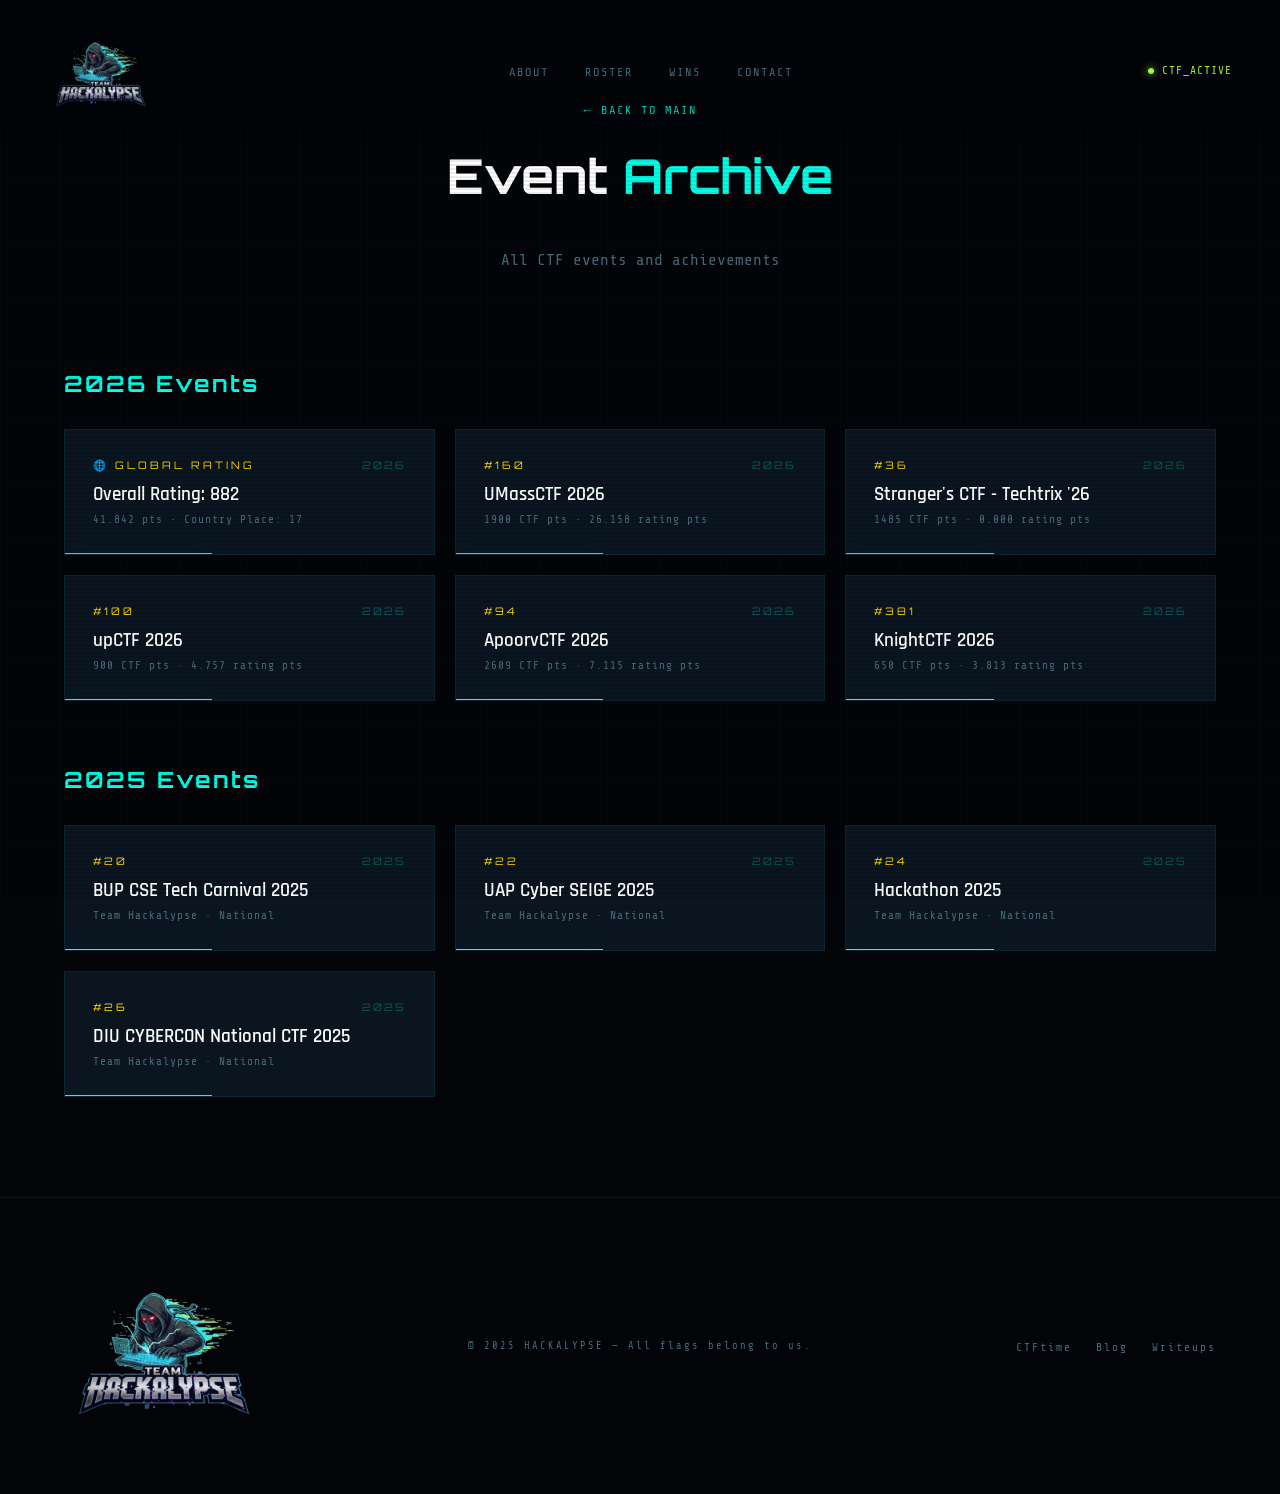
==== archive.html @ f809405f "Remove 2024 and 2023 events from archive" ====
<!DOCTYPE html>
<html lang="en">
<head>
<meta charset="UTF-8">
<meta name="viewport" content="width=device-width, initial-scale=1.0">
<title>HACKALYPSE — CTF Archive</title>
<link href="https://fonts.googleapis.com/css2?family=Orbitron:wght@400;700;900&family=Share+Tech+Mono&family=Rajdhani:wght@300;400;600&display=swap" rel="stylesheet">
<link rel="stylesheet" href="./assets/style.css">
<style>
  .archive-container {
    max-width: 1200px;
    margin: 0 auto;
  }
  
  .archive-back {
    display: inline-block;
    margin-bottom: 32px;
  }
  
  .archive-back a {
    color: var(--neon);
    text-decoration: none;
    font-size: 0.75rem;
    letter-spacing: 2px;
    text-transform: uppercase;
    transition: color 0.3s;
  }
  
  .archive-back a:hover {
    color: var(--acid);
  }
  
  .archive-back a::before {
    content: '← ';
  }
</style>
</head>
<body>

<canvas id="rain-canvas"></canvas>
<div class="grid-bg"></div>

<!-- NAV -->
<nav>
  <a href="./index.html" class="nav-logo"><img src="./assets/img/logo/logo.png" alt="HACKALYPSE logo" /></a>
  <ul class="nav-links">
    <li><a href="./index.html#about">About</a></li>
    <li><a href="./index.html#team">Roster</a></li>
    <li><a href="./index.html#achievements">Wins</a></li>
    <li><a href="./index.html#contact">Contact</a></li>
  </ul>
  <div class="nav-status">
    <div class="status-dot"></div>
    CTF_ACTIVE
  </div>
</nav>

<!-- ARCHIVE HERO -->
<section style="padding:100px 64px;text-align:center;position:relative;z-index:1;">
  <div class="archive-back">
    <a href="./index.html">Back to Main</a>
  </div>
  <h1 class="section-title">Event <span>Archive</span></h1>
  <p style="color:var(--muted);font-size:1rem;margin-top:16px;">All CTF events and achievements</p>
</section>

<!-- ARCHIVE ACHIEVEMENTS -->
<section style="padding:0 64px 100px;position:relative;z-index:1;">
  <div class="archive-container">
    <h2 style="color:var(--neon);font-family:'Orbitron',monospace;font-size:1.4rem;margin-bottom:32px;letter-spacing:2px;">2026 Events</h2>
    <div class="achieve-list">
      <div class="achieve-card">
        <div class="achieve-year">2026</div>
        <div class="achieve-rank">🌐 Global Rating</div>
        <div class="achieve-name">Overall Rating: 882</div>
        <div class="achieve-meta">41.842 pts · Country Place: 17</div>
      </div>
      <div class="achieve-card">
        <div class="achieve-year">2026</div>
        <div class="achieve-rank">#160</div>
        <div class="achieve-name">UMassCTF 2026</div>
        <div class="achieve-meta">1900 CTF pts · 26.158 rating pts</div>
      </div>
      <div class="achieve-card">
        <div class="achieve-year">2026</div>
        <div class="achieve-rank">#36</div>
        <div class="achieve-name">Stranger's CTF - Techtrix '26</div>
        <div class="achieve-meta">1485 CTF pts · 0.000 rating pts</div>
      </div>
      <div class="achieve-card">
        <div class="achieve-year">2026</div>
        <div class="achieve-rank">#100</div>
        <div class="achieve-name">upCTF 2026</div>
        <div class="achieve-meta">900 CTF pts · 4.757 rating pts</div>
      </div>
      <div class="achieve-card">
        <div class="achieve-year">2026</div>
        <div class="achieve-rank">#94</div>
        <div class="achieve-name">ApoorvCTF 2026</div>
        <div class="achieve-meta">2609 CTF pts · 7.115 rating pts</div>
      </div>
      <div class="achieve-card">
        <div class="achieve-year">2026</div>
        <div class="achieve-rank">#381</div>
        <div class="achieve-name">KnightCTF 2026</div>
        <div class="achieve-meta">650 CTF pts · 3.813 rating pts</div>
      </div>
    </div>

    <h2 style="color:var(--neon);font-family:'Orbitron',monospace;font-size:1.4rem;margin:64px 0 32px;letter-spacing:2px;">2025 Events</h2>
    <div class="achieve-list">
      <div class="achieve-card">
        <div class="achieve-year">2025</div>
        <div class="achieve-rank">#20</div>
        <div class="achieve-name">BUP CSE Tech Carnival 2025</div>
        <div class="achieve-meta">Team Hackalypse · National</div>
      </div>
      <div class="achieve-card">
        <div class="achieve-year">2025</div>
        <div class="achieve-rank">#22</div>
        <div class="achieve-name">UAP Cyber SEIGE 2025</div>
        <div class="achieve-meta">Team Hackalypse · National</div>
      </div>
      <div class="achieve-card">
        <div class="achieve-year">2025</div>
        <div class="achieve-rank">#24</div>
        <div class="achieve-name">Hackathon 2025</div>
        <div class="achieve-meta">Team Hackalypse · National</div>
      </div>
      <div class="achieve-card">
        <div class="achieve-year">2025</div>
        <div class="achieve-rank">#26</div>
        <div class="achieve-name">DIU CYBERCON National CTF 2025</div>
        <div class="achieve-meta">Team Hackalypse · National</div>
      </div>
    </div>
  </div>
</section>

<!-- FOOTER -->
<footer>
  <div class="footer-logo"><img src="./assets/img/logo/logo.png" alt="HACKALYPSE logo" /></div>
  <div class="footer-copy">© 2025 HACKALYPSE — All flags belong to us.</div>
  <ul class="footer-links">
    <li><a href="https://ctftime.org/team/407712" target="_blank">CTFtime</a></li>
    <li><a href="#">Blog</a></li>
    <li><a href="#">Writeups</a></li>
  </ul>
</footer>

<script src="./assets/script.js"></script>
</body>
</html>
---- assets/style.css ----
:root {
    --black: #020408;
    --deep: #060d14;
    --panel: #0a1520;
    --neon: #00ffe7;
    --acid: #a8ff3e;
    --blood: #ff2d55;
    --gold: #ffd700;
    --dim: #1a2a3a;
    --muted: #4a6a7a;
    --text: #b8d4e0;
    --glow: 0 0 20px rgba(0,255,231,0.4), 0 0 60px rgba(0,255,231,0.15);
    --glow-acid: 0 0 20px rgba(168,255,62,0.4), 0 0 60px rgba(168,255,62,0.1);
  }

  *, *::before, *::after { box-sizing: border-box; margin: 0; padding: 0; }

  html { scroll-behavior: smooth; }

  body {
    background: var(--black);
    color: var(--text);
    font-family: 'Share Tech Mono', monospace;
    overflow-x: hidden;
    cursor: crosshair;
  }

  /* ─── CANVAS RAIN ─── */
  #rain-canvas {
    position: fixed;
    top: 0; left: 0;
    width: 100%; height: 100%;
    z-index: 0;
    opacity: 0.12;
    pointer-events: none;
  }

  /* ─── SCANLINES OVERLAY ─── */
  body::after {
    content: '';
    position: fixed;
    inset: 0;
    background: repeating-linear-gradient(
      0deg,
      transparent,
      transparent 2px,
      rgba(0,0,0,0.08) 2px,
      rgba(0,0,0,0.08) 4px
    );
    pointer-events: none;
    z-index: 9999;
  }

  /* ─── NAV ─── */
  nav {
    position: fixed;
    top: 0; left: 0; right: 0;
    z-index: 1000;
    display: flex;
    align-items: center;
    justify-content: space-between;
    padding: 18px 48px;
    background: linear-gradient(180deg, rgba(2,4,8,0.96) 0%, transparent 100%);
    border-bottom: 0px solid rgba(0,255,231,0.08);
  }

  .nav-logo {
    font-family: 'Orbitron', monospace;
    font-weight: 900;
    font-size: 1.2rem;
    color: var(--neon);
    letter-spacing: 4px;
    text-shadow: var(--glow);
    text-decoration: none;
    display: flex;
    align-items: center;
    line-height: 0;
  }

  .nav-logo span { color: var(--blood); }

  .nav-logo img {
    width: auto;
    height: 105px;
    display: block;
    object-fit: contain;
  }

  .nav-links {
    display: flex;
    gap: 36px;
    list-style: none;
  }

  .nav-links a {
    color: var(--muted);
    text-decoration: none;
    font-size: 0.75rem;
    letter-spacing: 2px;
    text-transform: uppercase;
    transition: color 0.3s;
    position: relative;
  }

  .nav-links a::after {
    content: '';
    position: absolute;
    bottom: -4px; left: 0;
    width: 0; height: 1px;
    background: var(--neon);
    transition: width 0.3s;
    box-shadow: var(--glow);
  }

  .nav-links a:hover { color: var(--neon); }
  .nav-links a:hover::after { width: 100%; }

  .nav-status {
    display: flex;
    align-items: center;
    gap: 8px;
    font-size: 0.7rem;
    color: var(--acid);
    letter-spacing: 1px;
  }

  .status-dot {
    width: 6px; height: 6px;
    border-radius: 50%;
    background: var(--acid);
    box-shadow: 0 0 8px var(--acid);
    animation: pulse 1.5s infinite;
  }

  @keyframes pulse { 0%,100%{opacity:1;} 50%{opacity:0.3;} }

  /* ─── HERO ─── */
  #hero {
    position: relative;
    min-height: 100vh;
    display: flex;
    flex-direction: column;
    align-items: center;
    justify-content: center;
    text-align: center;
    z-index: 1;
    padding: 100px 24px 60px;
    overflow: hidden;
  }

  .hero-badge {
    font-size: 0.7rem;
    letter-spacing: 4px;
    color: var(--acid);
    text-transform: uppercase;
    margin-bottom: 24px;
    opacity: 0;
    animation: fadeUp 0.8s 0.3s forwards;
  }

  .hero-title {
    font-family: 'Orbitron', monospace;
    font-weight: 900;
    font-size: clamp(4rem, 12vw, 9rem);
    line-height: 0.9;
    color: var(--neon);
    text-shadow: var(--glow);
    position: relative;
    opacity: 0;
    animation: fadeUp 0.8s 0.5s forwards, glitch 8s 2s infinite;
    letter-spacing: -2px;
  }

  @keyframes glitch {
    0%,90%,100% { text-shadow: var(--glow); transform: none; }
    92% { text-shadow: -3px 0 var(--blood), 3px 0 var(--acid); transform: skewX(-1deg); }
    94% { text-shadow: 3px 0 var(--blood), -3px 0 var(--acid); transform: skewX(1deg); }
    96% { text-shadow: var(--glow); transform: none; }
    98% { text-shadow: -2px 0 var(--blood); transform: translateX(2px); }
  }

  .hero-subtitle {
    font-family: 'Rajdhani', sans-serif;
    font-size: clamp(1rem, 2.5vw, 1.4rem);
    font-weight: 300;
    color: var(--muted);
    letter-spacing: 6px;
    margin-top: 16px;
    text-transform: uppercase;
    opacity: 0;
    animation: fadeUp 0.8s 0.7s forwards;
  }

  .hero-subtitle em { color: var(--neon); font-style: normal; }

  .hero-divider {
    width: 200px; height: 1px;
    background: linear-gradient(90deg, transparent, var(--neon), transparent);
    margin: 40px auto;
    opacity: 0;
    animation: fadeUp 0.8s 0.9s forwards;
  }

  .hero-terminal {
    font-size: 0.85rem;
    color: var(--acid);
    background: rgba(0,0,0,0.4);
    border: 1px solid rgba(168,255,62,0.2);
    padding: 16px 32px;
    border-radius: 4px;
    letter-spacing: 1px;
    opacity: 0;
    animation: fadeUp 0.8s 1.1s forwards;
  }

  .hero-terminal .prompt { color: var(--blood); }
  .cursor { animation: blink 1s step-end infinite; }
  @keyframes blink { 50%{opacity:0;} }

  .hero-cta {
    display: flex;
    gap: 16px;
    margin-top: 40px;
    opacity: 0;
    animation: fadeUp 0.8s 1.3s forwards;
  }

  .btn-primary {
    font-family: 'Orbitron', monospace;
    font-size: 0.75rem;
    letter-spacing: 3px;
    text-transform: uppercase;
    color: var(--black);
    background: var(--neon);
    border: none;
    padding: 14px 32px;
    cursor: pointer;
    clip-path: polygon(8px 0%, 100% 0%, calc(100% - 8px) 100%, 0% 100%);
    transition: all 0.2s;
    text-decoration: none;
    box-shadow: var(--glow);
  }

  .btn-primary:hover {
    background: var(--acid);
    transform: translateY(-2px);
  }

  .btn-ghost {
    font-family: 'Orbitron', monospace;
    font-size: 0.75rem;
    letter-spacing: 3px;
    text-transform: uppercase;
    color: var(--neon);
    background: transparent;
    border: 1px solid rgba(0,255,231,0.4);
    padding: 14px 32px;
    cursor: pointer;
    clip-path: polygon(8px 0%, 100% 0%, calc(100% - 8px) 100%, 0% 100%);
    transition: all 0.2s;
    text-decoration: none;
  }

  .btn-ghost:hover {
    border-color: var(--neon);
    background: rgba(0,255,231,0.07);
    transform: translateY(-2px);
  }

  .scroll-hint {
    position: absolute;
    bottom: 32px;
    left: 50%;
    transform: translateX(-50%);
    display: flex;
    flex-direction: column;
    align-items: center;
    gap: 8px;
    font-size: 0.65rem;
    color: var(--muted);
    letter-spacing: 3px;
    text-transform: uppercase;
    animation: fadeUp 1s 2s forwards;
    opacity: 0;
  }

  .scroll-line {
    width: 1px; height: 40px;
    background: linear-gradient(180deg, var(--neon), transparent);
    animation: scrollDown 1.8s infinite;
  }

  @keyframes scrollDown {
    0%{transform:scaleY(0);transform-origin:top;}
    50%{transform:scaleY(1);transform-origin:top;}
    51%{transform:scaleY(1);transform-origin:bottom;}
    100%{transform:scaleY(0);transform-origin:bottom;}
  }

  @keyframes fadeUp {
    from { opacity:0; transform:translateY(30px); }
    to   { opacity:1; transform:translateY(0); }
  }

  /* ─── STATS STRIP ─── */
  .stats-strip {
    position: relative;
    z-index: 1;
    border-top: 1px solid rgba(0,255,231,0.1);
    border-bottom: 1px solid rgba(0,255,231,0.1);
    background: rgba(0,255,231,0.03);
    display: grid;
    grid-template-columns: repeat(4, 1fr);
    padding: 40px 64px;
  }

  .stat-item {
    text-align: center;
    border-right: 1px solid rgba(0,255,231,0.08);
    padding: 0 24px;
  }
  .stat-item:last-child { border-right: none; }

  .stat-number {
    font-family: 'Orbitron', monospace;
    font-size: 2.8rem;
    font-weight: 900;
    color: var(--neon);
    text-shadow: var(--glow);
    line-height: 1;
  }

  .stat-label {
    font-size: 0.65rem;
    letter-spacing: 3px;
    color: var(--muted);
    text-transform: uppercase;
    margin-top: 8px;
  }

  /* ─── SECTIONS ─── */
  section {
    position: relative;
    z-index: 1;
    padding: 100px 64px;
    max-width: 1400px;
    margin: 0 auto;
  }

  .section-tag {
    font-size: 0.65rem;
    letter-spacing: 5px;
    color: var(--blood);
    text-transform: uppercase;
    margin-bottom: 12px;
    display: flex;
    align-items: center;
    gap: 12px;
  }

  .section-tag::before {
    content: '#~';
    opacity: 0.5;
  }

  .section-title {
    font-family: 'Orbitron', monospace;
    font-size: clamp(1.8rem, 4vw, 3rem);
    font-weight: 700;
    color: #fff;
    line-height: 1.1;
    margin-bottom: 48px;
  }

  .section-title span { color: var(--neon); }

  /* ─── TEAM GRID ─── */
  .team-grid {
    display: grid;
    grid-template-columns: repeat(auto-fill, minmax(240px, 1fr));
    gap: 24px;
  }

  .member-card {
    background: var(--panel);
    border: 1px solid rgba(0,255,231,0.1);
    padding: 0;
    overflow: hidden;
    position: relative;
    transition: all 0.35s cubic-bezier(0.16,1,0.3,1);
    cursor: pointer;
  }

  .member-card::before {
    content: '';
    position: absolute;
    top: 0; left: 0; right: 0;
    height: 2px;
    background: linear-gradient(90deg, var(--blood), var(--neon));
    transform: scaleX(0);
    transform-origin: left;
    transition: transform 0.4s;
  }

  .member-card:hover {
    border-color: rgba(0,255,231,0.4);
    transform: translateY(-8px);
    box-shadow: 0 20px 60px rgba(0,0,0,0.6), 0 0 30px rgba(0,255,231,0.1);
  }

  .member-card:hover::before { transform: scaleX(1); }

  .member-avatar {
    width: 100%;
    aspect-ratio: 1;
    display: block;
    background: var(--dim);
    position: relative;
    overflow: hidden;
  }

  .member-avatar svg {
    width: 100%;
    height: 100%;
  }

  .member-avatar img {
    width: 100%;
    height: 100%;
    display: block;
    object-fit: cover;
  }

  .member-info {
    padding: 20px;
  }

  .member-handle {
    font-family: 'Orbitron', monospace;
    font-size: 0.95rem;
    font-weight: 700;
    color: var(--neon);
    text-shadow: 0 0 10px rgba(0,255,231,0.3);
    margin-bottom: 4px;
  }

  .member-role {
    font-size: 0.65rem;
    letter-spacing: 2px;
    color: var(--blood);
    text-transform: uppercase;
    margin-bottom: 10px;
  }

  .member-status {
    display: inline-flex;
    align-items: center;
    gap: 8px;
    font-size: 0.58rem;
    letter-spacing: 1.8px;
    text-transform: uppercase;
    border: 1px solid rgba(184,212,224,0.25);
    color: #eaf6ff;
    padding: 4px 9px;
    background: rgba(2,4,8,0.72);
    backdrop-filter: blur(6px);
    -webkit-backdrop-filter: blur(6px);
    text-shadow: 0 1px 4px rgba(0,0,0,0.75);
    box-shadow: 0 6px 14px rgba(0,0,0,0.4);
    clip-path: polygon(4px 0%, 100% 0%, calc(100% - 4px) 100%, 0% 100%);
    position: absolute;
    top: 10px;
    right: 10px;
    z-index: 2;
  }

  .member-status .dot {
    width: 6px;
    height: 6px;
    border-radius: 50%;
    display: inline-block;
  }

  .member-status.online {
    border-color: rgba(168,255,62,0.4);
    color: var(--acid);
    background: linear-gradient(180deg, rgba(2,4,8,0.82), rgba(17,34,16,0.84));
  }

  .member-status.online .dot {
    background: var(--acid);
    box-shadow: 0 0 10px rgba(168,255,62,0.9);
  }

  .member-status.offline {
    border-color: rgba(255,45,85,0.45);
    color: var(--blood);
    background: linear-gradient(180deg, rgba(2,4,8,0.82), rgba(40,12,18,0.84));
  }

  .member-status.offline .dot {
    background: var(--blood);
    box-shadow: 0 0 10px rgba(255,45,85,0.7);
  }

  .member-bio {
    font-size: 0.78rem;
    color: var(--muted);
    line-height: 1.6;
    margin-bottom: 16px;
  }

  .member-tags {
    display: flex;
    flex-wrap: wrap;
    gap: 6px;
  }

  .tag {
    font-size: 0.6rem;
    letter-spacing: 1.5px;
    padding: 4px 10px;
    border: 1px solid rgba(168,255,62,0.3);
    color: var(--acid);
    text-transform: uppercase;
    clip-path: polygon(4px 0%, 100% 0%, calc(100% - 4px) 100%, 0% 100%);
  }

  /* ─── ABOUT SPLIT ─── */
  .about-grid {
    display: grid;
    grid-template-columns: 1fr 1fr;
    gap: 80px;
    align-items: center;
  }

  .about-text p {
    color: var(--muted);
    line-height: 1.9;
    font-size: 0.9rem;
    margin-bottom: 20px;
  }

  .about-text strong { color: var(--text); }

  .about-visual {
    position: relative;
    display: flex;
    align-items: center;
    justify-content: center;
  }

  .hex-ring {
    width: 320px; height: 320px;
    position: relative;
  }

  .hex-ring svg {
    width: 100%; height: 100%;
    animation: rotateSlow 30s linear infinite;
  }

  @keyframes rotateSlow { to{transform:rotate(360deg);} }

  .hex-inner {
    position: absolute;
    inset: 60px;
    border: 1px solid rgba(0,255,231,0.2);
    border-radius: 50%;
    display: flex;
    align-items: center;
    justify-content: center;
    flex-direction: column;
    animation: rotateSlow 30s linear infinite reverse;
  }

  .hex-inner-text {
    font-family: 'Orbitron', monospace;
    font-size: 1.8rem;
    font-weight: 900;
    color: var(--neon);
    text-shadow: var(--glow);
    text-align: center;
  }

  .hex-inner-sub {
    font-size: 0.6rem;
    letter-spacing: 4px;
    color: var(--muted);
    text-transform: uppercase;
    margin-top: 4px;
  }

  /* ─── ACHIEVEMENTS ─── */
  .achieve-list {
    display: grid;
    grid-template-columns: repeat(auto-fill, minmax(320px, 1fr));
    gap: 20px;
  }

  .achieve-card {
    background: var(--panel);
    border: 1px solid rgba(0,255,231,0.08);
    padding: 28px;
    position: relative;
    overflow: hidden;
    transition: all 0.3s;
  }

  .achieve-card::after {
    content: '';
    position: absolute;
    bottom: 0; left: 0;
    width: 40%; height: 1px;
    background: var(--neon);
    box-shadow: var(--glow);
    transition: width 0.4s;
  }

  .achieve-card:hover { border-color: rgba(0,255,231,0.25); }
  .achieve-card:hover::after { width: 100%; }

  .achieve-rank {
    font-family: 'Orbitron', monospace;
    font-size: 0.65rem;
    letter-spacing: 3px;
    color: var(--gold);
    text-transform: uppercase;
    margin-bottom: 10px;
  }

  .achieve-name {
    font-family: 'Rajdhani', sans-serif;
    font-size: 1.2rem;
    font-weight: 600;
    color: #fff;
    margin-bottom: 6px;
  }

  .achieve-meta {
    font-size: 0.7rem;
    color: var(--muted);
    letter-spacing: 1px;
  }

  .achieve-year {
    position: absolute;
    top: 28px; right: 28px;
    font-family: 'Orbitron', monospace;
    font-size: 0.65rem;
    color: rgba(0,255,231,0.3);
    letter-spacing: 2px;
  }

  /* ─── FOOTER ─── */
  footer {
    position: relative;
    z-index: 1;
    border-top: 1px solid rgba(0,255,231,0.08);
    padding: 48px 64px;
    display: flex;
    align-items: center;
    justify-content: space-between;
  }

  .footer-logo {
    font-family: 'Orbitron', monospace;
    font-weight: 900;
    font-size: 1.5rem;
    color: var(--neon);
    text-shadow: var(--glow);
    display: flex;
    align-items: center;
    line-height: 0;
  }

  .footer-logo span { color: var(--blood); }

  .footer-logo img {
    width: auto;
    height: 200px;
    display: block;
    object-fit: contain;
  }

  .footer-copy {
    font-size: 0.65rem;
    color: var(--muted);
    letter-spacing: 2px;
  }

  .footer-links {
    display: flex;
    gap: 24px;
    list-style: none;
  }

  .footer-links a {
    color: var(--muted);
    text-decoration: none;
    font-size: 0.7rem;
    letter-spacing: 2px;
    transition: color 0.3s;
  }
  .footer-links a:hover { color: var(--neon); }

  /* ─── GRID BG ─── */
  .grid-bg {
    position: fixed;
    inset: 0;
    z-index: 0;
    background-image:
      linear-gradient(rgba(0,255,231,0.025) 1px, transparent 1px),
      linear-gradient(90deg, rgba(0,255,231,0.025) 1px, transparent 1px);
    background-size: 60px 60px;
    pointer-events: none;
  }

  /* ─── RESPONSIVE ─── */
  @media (max-width: 768px) {
    nav { padding: 16px 24px; }
    .nav-links { display: none; }
    .stats-strip { grid-template-columns: repeat(2,1fr); padding: 32px 24px; gap: 24px 0; }
    .stat-item:nth-child(2) { border-right: none; }
    section { padding: 64px 24px; }
    .about-grid { grid-template-columns: 1fr; gap: 40px; }
    .about-visual { display: none; }
    footer { flex-direction: column; gap: 24px; text-align: center; }
  }
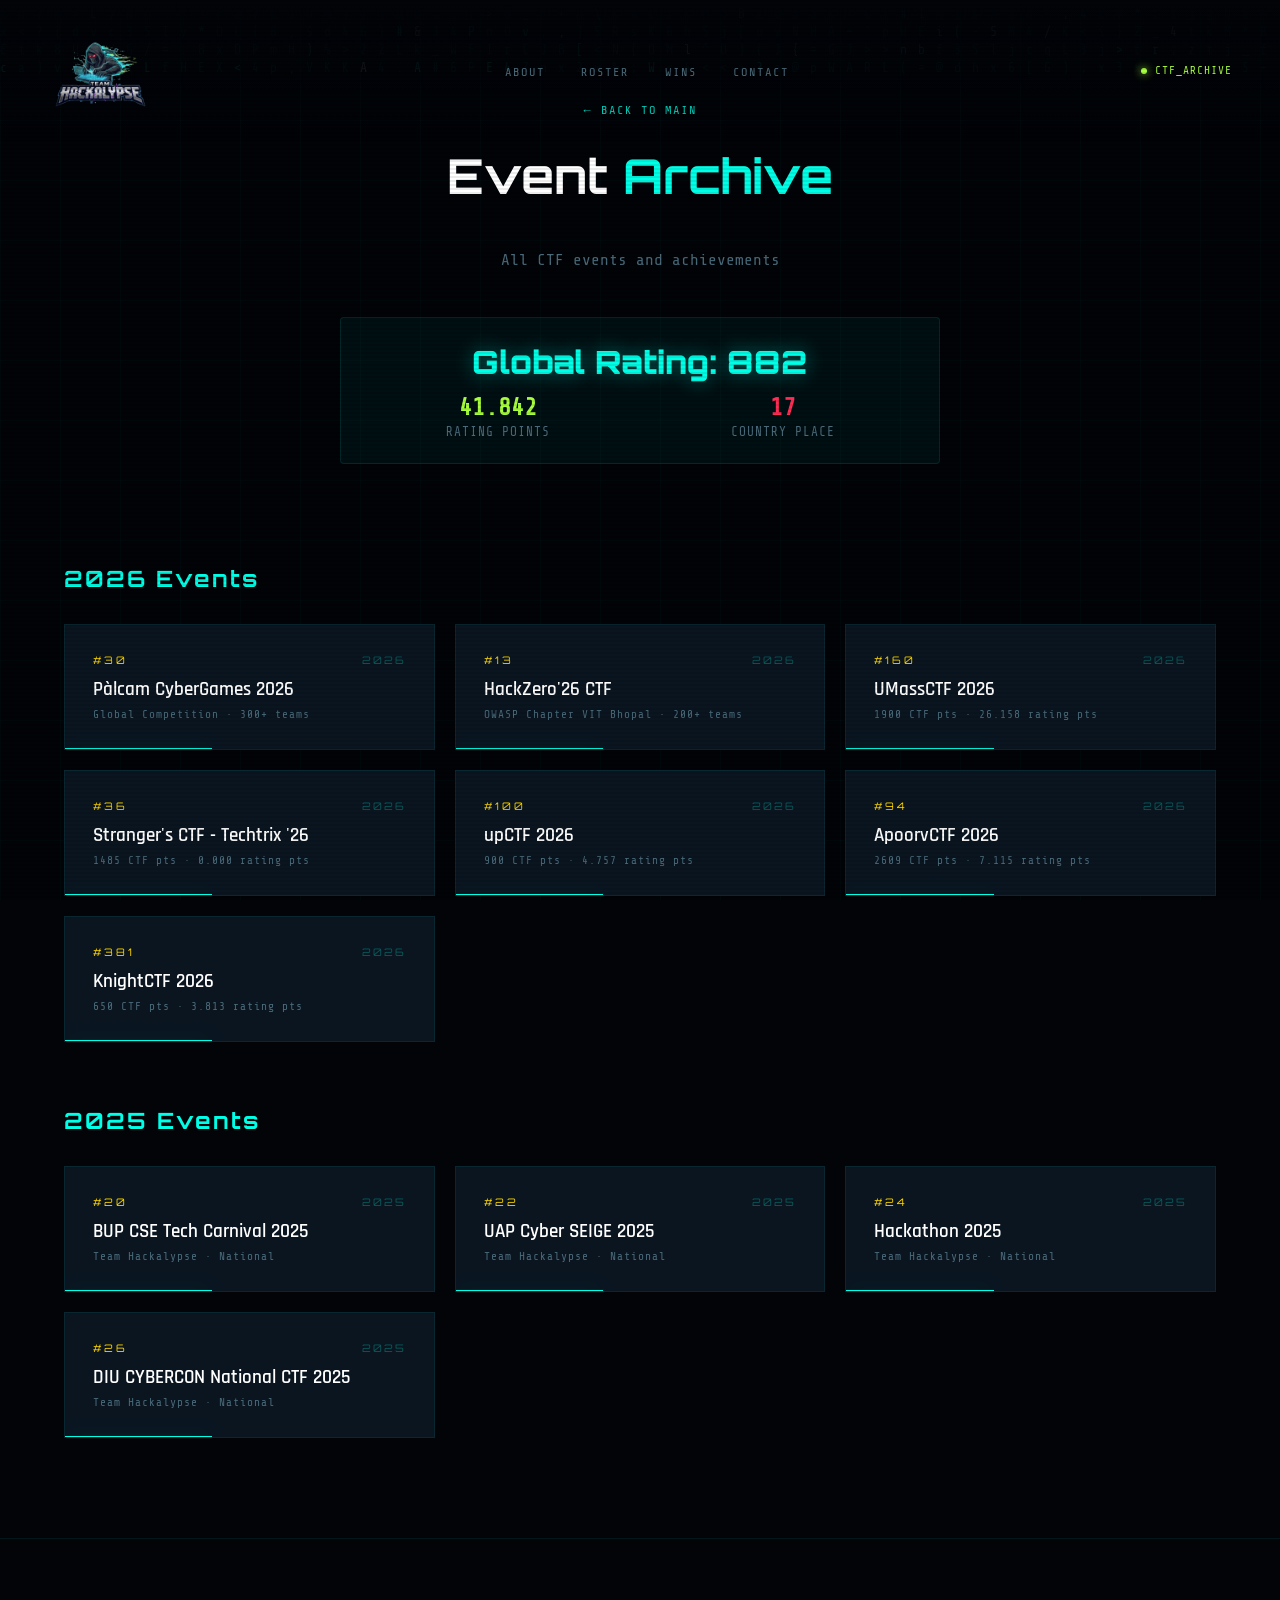
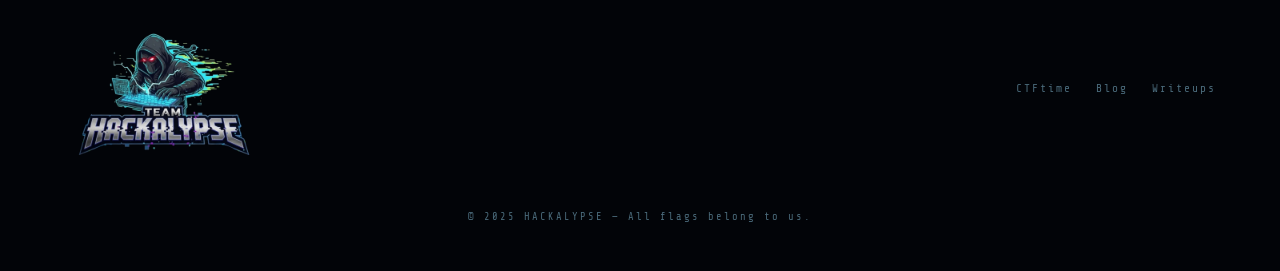
==== commit 46948704: "Add social media links (LinkedIn, X, GitHub) to team members" ====
--- a/archive.html
+++ b/archive.html
@@ -51,7 +51,7 @@
   </ul>
   <div class="nav-status">
     <div class="status-dot"></div>
-    CTF_ACTIVE
+    CTF_ARCHIVE
   </div>
 </nav>
 
@@ -62,6 +62,20 @@
   </div>
   <h1 class="section-title">Event <span>Archive</span></h1>
   <p style="color:var(--muted);font-size:1rem;margin-top:16px;">All CTF events and achievements</p>
+  <!-- global ranking  -->
+  <div style="margin-top:48px;padding:24px;background:rgba(0,255,231,0.05);border:1px solid rgba(0,255,231,0.1);border-radius:4px;max-width:600px;margin-left:auto;margin-right:auto;">
+    <div style="text-align:center;color:var(--neon);font-family:'Orbitron',monospace;font-size:2rem;font-weight:900;text-shadow:0 0 20px rgba(0,255,231,0.4);margin-bottom:12px;">Global Rating: 882</div>
+    <div style="display:grid;grid-template-columns:1fr 1fr;gap:20px;text-align:center;">
+      <div>
+        <div style="color:var(--acid);font-size:1.5rem;font-weight:700;">41.842</div>
+        <div style="color:var(--muted);font-size:0.8rem;letter-spacing:1px;text-transform:uppercase;margin-top:4px;">Rating Points</div>
+      </div>
+      <div>
+        <div style="color:var(--blood);font-size:1.5rem;font-weight:700;">17</div>
+        <div style="color:var(--muted);font-size:0.8rem;letter-spacing:1px;text-transform:uppercase;margin-top:4px;">Country Place</div>
+      </div>
+    </div>
+  </div>
 </section>
 
 <!-- ARCHIVE ACHIEVEMENTS -->
@@ -69,37 +83,43 @@
   <div class="archive-container">
     <h2 style="color:var(--neon);font-family:'Orbitron',monospace;font-size:1.4rem;margin-bottom:32px;letter-spacing:2px;">2026 Events</h2>
     <div class="achieve-list">
-      <div class="achieve-card">
+    <div class="achieve-card">
         <div class="achieve-year">2026</div>
-        <div class="achieve-rank">🌐 Global Rating</div>
-        <div class="achieve-name">Overall Rating: 882</div>
-        <div class="achieve-meta">41.842 pts · Country Place: 17</div>
+        <div class="achieve-rank">#30</div>
+        <div class="achieve-name">Pàlcam CyberGames 2026</div>
+        <div class="achieve-meta">Global Competition · 300+ teams</div>
       </div>
-      <div class="achieve-card">
+    <div class="achieve-card">
+        <div class="achieve-year">2026</div>
+        <div class="achieve-rank">#13</div>
+        <div class="achieve-name">HackZero'26 CTF</div>
+        <div class="achieve-meta">OWASP Chapter VIT Bhopal · 200+ teams</div>
+      </div>
+    <div class="achieve-card">
         <div class="achieve-year">2026</div>
         <div class="achieve-rank">#160</div>
         <div class="achieve-name">UMassCTF 2026</div>
         <div class="achieve-meta">1900 CTF pts · 26.158 rating pts</div>
       </div>
-      <div class="achieve-card">
+    <div class="achieve-card">
         <div class="achieve-year">2026</div>
         <div class="achieve-rank">#36</div>
         <div class="achieve-name">Stranger's CTF - Techtrix '26</div>
         <div class="achieve-meta">1485 CTF pts · 0.000 rating pts</div>
       </div>
-      <div class="achieve-card">
+    <div class="achieve-card">
         <div class="achieve-year">2026</div>
         <div class="achieve-rank">#100</div>
         <div class="achieve-name">upCTF 2026</div>
         <div class="achieve-meta">900 CTF pts · 4.757 rating pts</div>
       </div>
-      <div class="achieve-card">
+    <div class="achieve-card">
         <div class="achieve-year">2026</div>
         <div class="achieve-rank">#94</div>
         <div class="achieve-name">ApoorvCTF 2026</div>
         <div class="achieve-meta">2609 CTF pts · 7.115 rating pts</div>
       </div>
-      <div class="achieve-card">
+    <div class="achieve-card">
         <div class="achieve-year">2026</div>
         <div class="achieve-rank">#381</div>
         <div class="achieve-name">KnightCTF 2026</div>
--- a/assets/style.css
+++ b/assets/style.css
@@ -514,6 +514,7 @@
     display: flex;
     flex-wrap: wrap;
     gap: 6px;
+    margin-bottom: 12px;
   }
 
   .tag {
@@ -524,6 +525,47 @@
     color: var(--acid);
     text-transform: uppercase;
     clip-path: polygon(4px 0%, 100% 0%, calc(100% - 4px) 100%, 0% 100%);
+  }
+
+  .member-social {
+    display: flex;
+    gap: 10px;
+    border-top: 1px solid rgba(0,255,231,0.1);
+    padding-top: 12px;
+    margin-top: 12px;
+  }
+
+  .social-icon {
+    width: 24px;
+    height: 24px;
+    display: flex;
+    align-items: center;
+    justify-content: center;
+    color: var(--muted);
+    transition: all 0.3s ease;
+    opacity: 0.7;
+  }
+
+  .social-icon svg {
+    width: 100%;
+    height: 100%;
+  }
+
+  .social-icon:hover {
+    opacity: 1;
+    transform: scale(1.15);
+  }
+
+  .social-icon.linkedin:hover {
+    color: #0077B5;
+  }
+
+  .social-icon.x:hover {
+    color: #ffffff;
+  }
+
+  .social-icon.github:hover {
+    color: var(--neon);
   }
 
   /* ─── ABOUT SPLIT ─── */
@@ -661,6 +703,8 @@
     display: flex;
     align-items: center;
     justify-content: space-between;
+    flex-wrap: wrap;
+    row-gap: 20px;
   }
 
   .footer-logo {
@@ -672,6 +716,7 @@
     display: flex;
     align-items: center;
     line-height: 0;
+    order: 1;
   }
 
   .footer-logo span { color: var(--blood); }
@@ -687,12 +732,17 @@
     font-size: 0.65rem;
     color: var(--muted);
     letter-spacing: 2px;
+    order: 3;
+    flex: 0 0 100%;
+    text-align: center;
+    margin-top: 4px;
   }
 
   .footer-links {
     display: flex;
     gap: 24px;
     list-style: none;
+    order: 2;
   }
 
   .footer-links a {
@@ -726,4 +776,7 @@
     .about-grid { grid-template-columns: 1fr; gap: 40px; }
     .about-visual { display: none; }
     footer { flex-direction: column; gap: 24px; text-align: center; }
+    .footer-logo { order: 1; }
+    .footer-links { order: 2; }
+    .footer-copy { order: 3; margin-top: 0; }
   }
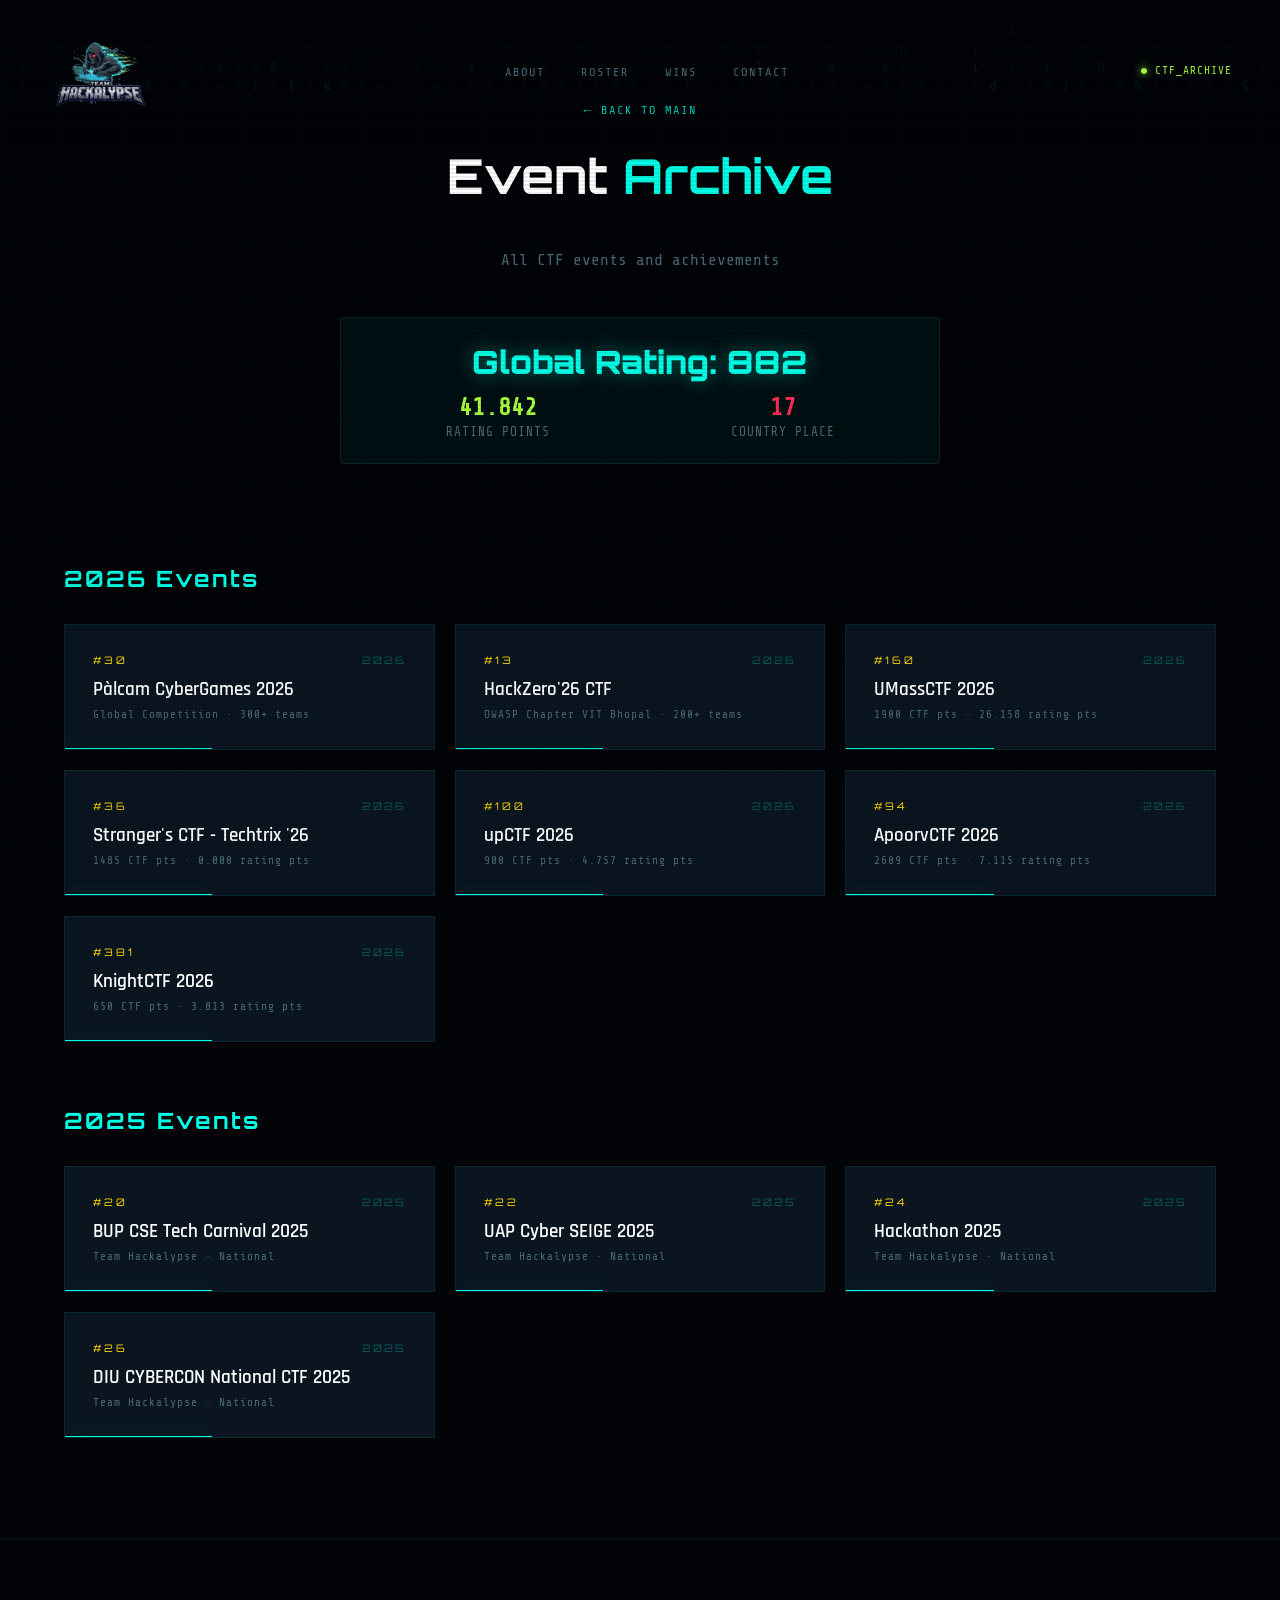
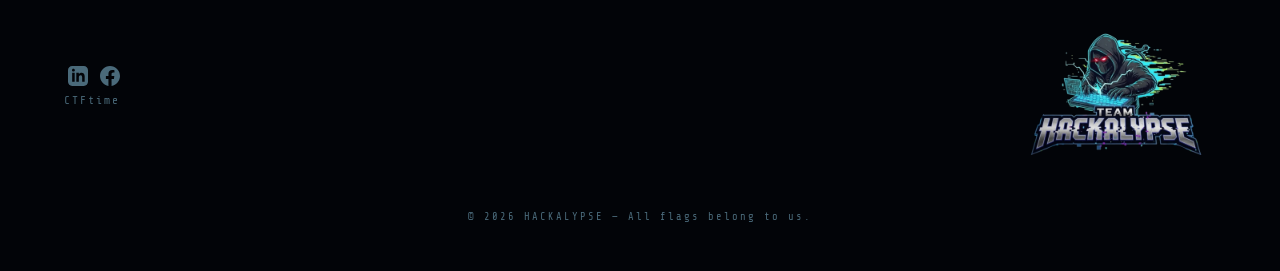
==== commit 7de99b57: "Enhance footer with social media links and update copyright year Co-authored-by: Copilot <copilot@gi" ====
--- a/archive.html
+++ b/archive.html
@@ -159,15 +159,22 @@
 
 <!-- FOOTER -->
 <footer>
-  <div class="footer-logo"><img src="./assets/img/logo/logo.png" alt="HACKALYPSE logo" /></div>
-  <div class="footer-copy">© 2025 HACKALYPSE — All flags belong to us.</div>
-  <ul class="footer-links">
-    <li><a href="https://ctftime.org/team/407712" target="_blank">CTFtime</a></li>
-    <li><a href="#">Blog</a></li>
-    <li><a href="#">Writeups</a></li>
-  </ul>
+    <div class="footer-links-container">
+        <div class="footer-social">
+            <a href="https://www.linkedin.com/company/hackalypse/" target="_blank" class="social-link linkedin" title="LinkedIn">
+                <svg viewBox="0 0 24 24" fill="currentColor"><path d="M19 0h-14c-2.761 0-5 2.239-5 5v14c0 2.761 2.239 5 5 5h14c2.762 0 5-2.239 5-5v-14c0-2.761-2.238-5-5-5zm-11 19h-3v-11h3v11zm-1.5-12.268c-.966 0-1.75-.79-1.75-1.764s.784-1.764 1.75-1.764 1.75.79 1.75 1.764-.783 1.764-1.75 1.764zm13.5 12.268h-3v-5.604c0-3.368-4-3.113-4 0v5.604h-3v-11h3v1.765c1.396-2.586 7-2.777 7 2.476v6.759z"/></svg>
+            </a>
+            <a href="https://www.facebook.com/hackalypse/" target="_blank" class="social-link facebook" title="Facebook">
+                <svg viewBox="0 0 24 24" fill="currentColor"><path d="M24 12.073c0-6.627-5.373-12-12-12s-12 5.373-12 12c0 5.99 4.388 10.954 10.125 11.854v-8.385H7.078v-3.47h3.047V9.43c0-3.007 1.792-4.669 4.533-4.669 1.312 0 2.686.235 2.686.235v2.953H15.83c-1.491 0-1.956.925-1.956 1.874v2.25h3.328l-.532 3.47h-2.796v8.385C19.612 23.027 24 18.062 24 12.073z"/></svg>
+            </a>
+        </div>
+    <ul class="footer-links">
+      <li><a href="https://ctftime.org/team/407712" target="_blank">CTFtime</a></li>
+    </ul>
+    </div>
+    <div class="footer-logo"><img src="./assets/img/logo/logo.png" alt="HACKALYPSE logo" /></div>
+    <div class="footer-copy">© 2026 HACKALYPSE — All flags belong to us.</div>
 </footer>
-
 <script src="./assets/script.js"></script>
 </body>
 </html>
--- a/assets/style.css
+++ b/assets/style.css
@@ -514,7 +514,7 @@
     display: flex;
     flex-wrap: wrap;
     gap: 6px;
-    margin-bottom: 12px;
+    flex: 1;
   }
 
   .tag {
@@ -527,17 +527,22 @@
     clip-path: polygon(4px 0%, 100% 0%, calc(100% - 4px) 100%, 0% 100%);
   }
 
+  .member-tags-social {
+    display: flex;
+    align-items: center;
+    justify-content: space-between;
+    gap: 12px;
+  }
+
   .member-social {
     display: flex;
-    gap: 10px;
-    border-top: 1px solid rgba(0,255,231,0.1);
-    padding-top: 12px;
-    margin-top: 12px;
+    gap: 8px;
+    flex-shrink: 0;
   }
 
   .social-icon {
-    width: 24px;
-    height: 24px;
+    width: 20px;
+    height: 20px;
     display: flex;
     align-items: center;
     justify-content: center;
@@ -553,7 +558,7 @@
 
   .social-icon:hover {
     opacity: 1;
-    transform: scale(1.15);
+    transform: scale(1.2);
   }
 
   .social-icon.linkedin:hover {
@@ -738,11 +743,23 @@
     margin-top: 4px;
   }
 
+  .footer-links-container {
+    display: flex;
+    flex-direction: column;
+    align-items: flex-end;
+    gap: 8px;
+    order: 1;
+  }
+
   .footer-links {
     display: flex;
     gap: 24px;
     list-style: none;
-    order: 2;
+  }
+
+  .footer-social {
+    display: flex;
+    gap: 12px;
   }
 
   .footer-links a {
@@ -751,7 +768,33 @@
     font-size: 0.7rem;
     letter-spacing: 2px;
     transition: color 0.3s;
-  }
+    display: flex;
+    align-items: right;
+  }
+  
+  .footer-social .social-link {
+    width: 20px;
+    height: 20px;
+    display: flex;
+    align-items: center;
+    justify-content: center;
+    color: var(--muted);
+    transition: color 0.3s;
+  }
+  
+  .footer-social .social-link svg {
+    width: 100%;
+    height: 100%;
+  }
+  
+  .footer-social .social-link.linkedin:hover {
+    color: #0077B5;
+  }
+  
+  .footer-social .social-link.facebook:hover {
+    color: #1877F2;
+  }
+  
   .footer-links a:hover { color: var(--neon); }
 
   /* ─── GRID BG ─── */
@@ -777,6 +820,6 @@
     .about-visual { display: none; }
     footer { flex-direction: column; gap: 24px; text-align: center; }
     .footer-logo { order: 1; }
-    .footer-links { order: 2; }
+    .footer-links-container { order: 2; }
     .footer-copy { order: 3; margin-top: 0; }
   }
